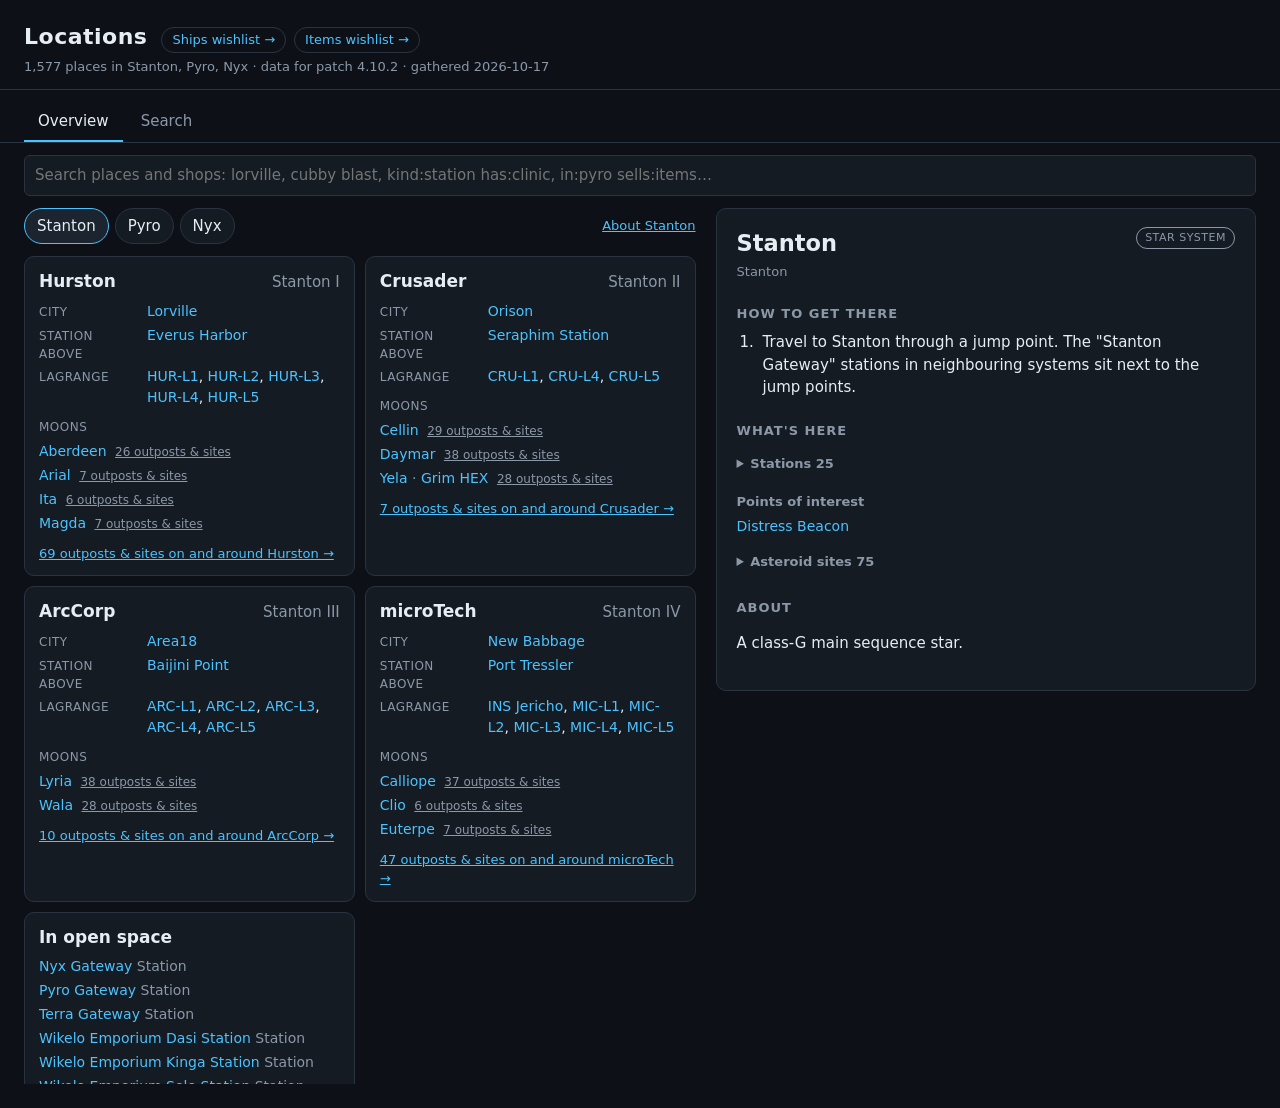
==== index.html @ 6927696c "Deploy star-citizen-notes@78b1e3d" ====
<!doctype html>
<html lang="en">
<head>
  <meta charset="utf-8">
  <meta name="viewport" content="width=device-width, initial-scale=1">
  <title>Locations</title>
  <link rel="stylesheet" href="styles.css">
</head>
<body data-view="overview">
  <header class="top">
    <div>
      <div class="title-row">
        <h1>Locations</h1>
        <nav class="site-links" id="siteLinks" aria-label="Other sites"></nav>
      </div>
      <p class="meta" id="meta"></p>
    </div>
    <div class="total" id="total"></div>
  </header>

  <nav class="scope" id="tabs" aria-label="View"></nav>

  <section class="toolbar">
    <input id="search" type="search" placeholder="Search places and shops: lorville, cubby blast, kind:station has:clinic, in:pyro sells:items…" autocomplete="off" spellcheck="false">
  </section>
  <section class="search-only toolbar filters-row">
    <div class="chips" id="kindChips"></div>
    <div class="fp-flags" id="serviceFilters"></div>
  </section>

  <main class="layout">
    <div class="overview" id="overview"></div>
    <ul class="list search-only" id="list"></ul>
    <article class="detail" id="detail"></article>
  </main>

  <script src="site.js"></script>
  <script src="catalog.data.js"></script>
  <script src="directions.data.js"></script>
  <script src="route.js"></script>
  <script src="app.js"></script>
</body>
</html>
---- styles.css ----
:root {
  --bg: #0d1117;
  --panel: #151b23;
  --panel-2: #1c2430;
  --border: #2a3441;
  --text: #e6edf3;
  --muted: #8b98a8;
  --accent: #4cc2ff;
  --buy: #3fb950;
  --pledge: #d29922;
  --none: #8b98a8;
  --utility: #4cc2ff;
  --combat: #f85149;
  --racing: #bc8cff;
  --other: #8b98a8;
  --star: #f2cc60;
  color-scheme: dark;
}

* { box-sizing: border-box; }

body {
  margin: 0;
  background: var(--bg);
  color: var(--text);
  font: 15px/1.5 system-ui, -apple-system, "Segoe UI", Roboto, sans-serif;
}

a { color: var(--accent); }

.top {
  display: flex;
  justify-content: space-between;
  align-items: flex-end;
  gap: 16px;
  flex-wrap: wrap;
  padding: 20px 24px 12px;
  border-bottom: 1px solid var(--border);
}
.top h1 { margin: 0; font-size: 22px; letter-spacing: 0.5px; }
.title-row { display: flex; align-items: baseline; gap: 14px; flex-wrap: wrap; }
.site-links { display: flex; gap: 8px; }
.site-links a { font-size: 13px; text-decoration: none; border: 1px solid var(--border); border-radius: 999px; padding: 2px 10px; }
.site-links a:hover { border-color: var(--accent); }
.meta { margin: 4px 0 0; color: var(--muted); font-size: 13px; }
.total { text-align: right; }
.total span { display: block; color: var(--muted); font-size: 12px; }
.total strong { font-size: 20px; font-variant-numeric: tabular-nums; }

.toolbar {
  display: flex;
  flex-wrap: wrap;
  gap: 10px;
  align-items: center;
  padding: 12px 24px;
}
.toolbar input, .toolbar select {
  background: var(--panel);
  color: var(--text);
  border: 1px solid var(--border);
  border-radius: 6px;
  padding: 8px 10px;
  font: inherit;
}
.toolbar input { flex: 1 1 260px; min-width: 0; }
.chips { display: flex; gap: 6px; flex-wrap: wrap; }
.chip {
  background: var(--panel);
  color: var(--text);
  border: 1px solid var(--border);
  border-radius: 999px;
  padding: 6px 12px;
  font: inherit;
  cursor: pointer;
}
.chip span { color: var(--muted); font-size: 12px; margin-left: 2px; }
.chip.on { border-color: var(--accent); background: var(--panel-2); }

.scope { display: flex; gap: 4px; padding: 12px 24px 0; border-bottom: 1px solid var(--border); }
.tab {
  background: transparent;
  color: var(--muted);
  border: 0;
  border-bottom: 2px solid transparent;
  border-radius: 0;
  padding: 8px 14px;
  font-size: 15px;
}
.tab span { font-size: 12px; margin-left: 2px; }
.tab.on { color: var(--text); border-bottom-color: var(--accent); }

.layout {
  display: grid;
  grid-template-columns: minmax(280px, 380px) 1fr;
  gap: 16px;
  padding: 0 24px 24px;
  align-items: start;
}

.list { list-style: none; margin: 0; padding: 0 4px 0 0; display: flex; flex-direction: column; gap: 6px; }
/* The list and the detail panel each scroll on their own, so the page never gets taller than the window. */
.list, .detail, .overview {
  position: sticky;
  top: 12px;
  max-height: calc(100vh - 24px);
  overflow-y: auto;
  scrollbar-width: thin;
  scrollbar-color: var(--border) transparent;
}
.row {
  display: flex;
  align-items: center;
  gap: 10px;
  padding: 0 0 0 12px;
  background: var(--panel);
  border: 1px solid var(--border);
  border-radius: 8px;
}
.row:hover { background: var(--panel-2); }
.row.active { border-color: var(--accent); background: var(--panel-2); }
.row.owned { opacity: 0.6; }
.row.owned strong { text-decoration: line-through; text-decoration-color: var(--buy); }
.row-controls { display: flex; align-items: center; gap: 6px; flex: none; }
.star {
  background: transparent;
  border: 0;
  padding: 0 2px;
  font-size: 18px;
  line-height: 1;
  color: var(--muted);
}
.star:hover, .star.on { color: var(--star); }
.row-check { width: 18px; height: 18px; accent-color: var(--buy); cursor: pointer; flex: none; margin: 0; }
.row-link {
  flex: 1;
  min-width: 0;
  display: flex;
  justify-content: space-between;
  gap: 10px;
  padding: 10px 12px 10px 0;
  color: var(--text);
  text-decoration: none;
}
.row-main { display: flex; flex-direction: column; min-width: 0; }
.row-side { display: flex; flex-direction: column; align-items: flex-end; gap: 4px; white-space: nowrap; }
.sub { color: var(--muted); font-size: 13px; }

.tag {
  font-size: 11px;
  text-transform: uppercase;
  letter-spacing: 0.5px;
  padding: 2px 8px;
  border-radius: 999px;
  border: 1px solid currentColor;
}
/* Item categories (All items view). Wishlist groups fall back to the plain tag color. */
.tag[class*="cat-"] { color: var(--other); }
.tag.cat-weapons { color: #f85149; }
.tag.cat-attachments { color: #ff9b6b; }
.tag.cat-armor { color: #4cc2ff; }
.tag.cat-clothing { color: #bc8cff; }
.tag.cat-tools { color: #d29922; }
.tag.cat-medical-food { color: #3fb950; }
.price.rent { color: var(--accent); }
.price.loot, .price.craft, .price.event { color: var(--racing); }
.status-flight-ready { color: var(--buy); }
.status-in-concept { color: var(--none); }
.owned-tag { color: var(--buy); vertical-align: middle; }

.price { font-size: 13px; font-variant-numeric: tabular-nums; }
.price.buy { color: var(--buy); }
.price.pledge { color: var(--pledge); }
.price.none { color: var(--none); }

.detail {
  background: var(--panel);
  border: 1px solid var(--border);
  border-radius: 10px;
  padding: 0 20px 20px;
}
.hero { margin: 0 -20px 16px; aspect-ratio: 16 / 7; background: var(--panel-2); }
.hero img { width: 100%; height: 100%; object-fit: cover; display: block; }
.noimg { height: 100%; display: grid; place-items: center; color: var(--muted); }
.detail-head { display: flex; justify-content: space-between; gap: 12px; flex-wrap: wrap; }
.detail-head h2 { margin: 0; }
.detail-head .sub { margin: 2px 0 0; }
.badges { display: flex; gap: 6px; align-items: flex-start; }
.detail h3 {
  margin: 22px 0 8px;
  font-size: 13px;
  text-transform: uppercase;
  letter-spacing: 1px;
  color: var(--muted);
}
.links { display: flex; gap: 14px; flex-wrap: wrap; }

.kv { margin: 0; display: grid; gap: 4px; }
.kv div { display: grid; grid-template-columns: 120px 1fr; gap: 8px; }
.kv dt { color: var(--muted); }
.kv dd { margin: 0; }

table { width: 100%; border-collapse: collapse; margin-top: 10px; font-size: 14px; }
th, td { text-align: left; padding: 6px 8px; border-bottom: 1px solid var(--border); }
th { color: var(--muted); font-weight: 500; font-size: 12px; }
.num { text-align: right; font-variant-numeric: tabular-nums; white-space: nowrap; }
tr.best td { color: var(--buy); }

.note { color: var(--muted); font-size: 14px; border-left: 3px solid var(--border); padding-left: 10px; }
.muted, .empty { color: var(--muted); }

.stats { margin: 0; display: grid; grid-template-columns: repeat(auto-fill, minmax(130px, 1fr)); gap: 8px; }
.stat { background: var(--panel-2); border-radius: 6px; padding: 8px 10px; }
.stat dt { color: var(--muted); font-size: 12px; }
.stat dd { margin: 0; font-size: 16px; font-variant-numeric: tabular-nums; }
.stat small { color: var(--muted); }

/* ── Filters ───────────────────────────────── */
.filters-toggle { padding: 8px 12px; font-size: 14px; }
.filters-toggle.on { border-color: var(--accent); }
.filters-toggle .count {
  display: inline-block;
  min-width: 18px;
  margin-left: 4px;
  padding: 0 5px;
  border-radius: 999px;
  background: var(--accent);
  color: #111;
  font-size: 12px;
}
.filter-panel {
  margin: 0 24px 12px;
  padding: 14px 16px;
  background: var(--panel);
  border: 1px solid var(--border);
  border-radius: 10px;
  display: grid;
  gap: 14px;
}
.filter-panel[hidden] { display: none; }
.filter-panel select, .filter-panel input[inputmode] {
  background: var(--panel-2);
  color: var(--text);
  border: 1px solid var(--border);
  border-radius: 6px;
  padding: 6px 8px;
  font: inherit;
  font-size: 14px;
  min-width: 0;
}
.fp-selects { display: grid; grid-template-columns: repeat(auto-fill, minmax(170px, 1fr)); gap: 10px; }
.fp-selects label { display: flex; flex-direction: column; gap: 4px; font-size: 12px; color: var(--muted); }
.fp-flags { display: flex; flex-wrap: wrap; gap: 6px 16px; font-size: 14px; }
.fp-flag { display: inline-flex; align-items: center; gap: 6px; cursor: pointer; }
.fp-flag input { accent-color: var(--accent); margin: 0; }
.fp-ranges { display: grid; grid-template-columns: repeat(auto-fill, minmax(250px, 1fr)); gap: 8px 18px; }
.fp-range { display: grid; grid-template-columns: 1fr 76px auto 76px; align-items: center; gap: 6px; font-size: 14px; }
.fp-range small { color: var(--muted); }
.fp-range em { color: var(--muted); font-style: normal; }
.fp-help { font-size: 13px; color: var(--muted); }
.fp-help summary { cursor: pointer; color: var(--text); }
.fp-help p { margin: 8px 0; }
.fp-syntax { margin: 6px 0; font-size: 13px; }
.fp-syntax td { vertical-align: top; line-height: 1.9; }
.fp-syntax td:first-child { white-space: nowrap; }
.fp-example { margin: 2px 0; font-size: 12px; padding: 4px 10px; }
.active-filters { display: flex; flex-wrap: wrap; gap: 6px; padding: 0 24px; }
.active-filters:not(:empty) { margin-bottom: 12px; }
.filter-chip {
  background: var(--panel-2);
  color: var(--text);
  border: 1px solid var(--accent);
  border-radius: 999px;
  padding: 3px 10px;
  font-size: 13px;
}
.filter-chip span { color: var(--muted); margin-left: 4px; }
.filter-chip.free { border-color: var(--border); }
.filter-chip.neg { border-color: var(--combat); }
.filter-chip.clear { background: transparent; border-color: var(--border); color: var(--muted); }
.row-stats { color: var(--accent); font-size: 12px; font-variant-numeric: tabular-nums; }

/* ── Purchases ─────────────────────────────── */
.pending {
  display: flex;
  flex-wrap: wrap;
  align-items: center;
  gap: 8px 16px;
  margin: 12px 24px 0;
  padding: 10px 14px;
  border: 1px solid var(--pledge);
  border-radius: 8px;
  background: rgba(210, 153, 34, 0.08);
  font-size: 14px;
}
.pending[hidden] { display: none; }
.pending-actions { display: flex; gap: 8px; }
.pending-msg { color: var(--muted); }
button {
  font: inherit;
  font-size: 13px;
  padding: 6px 12px;
  border-radius: 6px;
  border: 1px solid var(--pledge);
  background: var(--pledge);
  color: #111;
  cursor: pointer;
}
button.ghost { background: transparent; color: var(--text); border-color: var(--border); }

.toggles { display: flex; flex-wrap: wrap; gap: 8px; margin: 12px 0 4px; }
.wish-toggle {
  display: inline-flex;
  align-items: center;
  gap: 8px;
  padding: 6px 12px;
  border: 1px solid var(--border);
  border-radius: 999px;
  background: transparent;
  color: var(--text);
  font-size: 15px;
}
button.wish-toggle:hover { border-color: var(--star); }
.wish-toggle.on { border-color: var(--star); }
.wish-toggle select {
  background: var(--panel-2);
  color: var(--text);
  border: 1px solid var(--border);
  border-radius: 6px;
  padding: 2px 6px;
  font: inherit;
  font-size: 14px;
}
.purchase-toggle {
  display: inline-flex;
  align-items: center;
  gap: 8px;
  padding: 6px 12px;
  border: 1px solid var(--border);
  border-radius: 999px;
  cursor: pointer;
  user-select: none;
}
.purchase-toggle input { accent-color: var(--buy); width: 16px; height: 16px; margin: 0; }
.purchase-toggle.on { border-color: var(--buy); color: var(--buy); }
.purchase-toggle small { color: var(--muted); margin-left: 4px; }

/* ── Things to know ────────────────────────── */
.ttk { list-style: none; margin: 0; padding: 0; display: flex; flex-direction: column; gap: 6px; }
.ttk li {
  display: flex;
  gap: 10px;
  align-items: flex-start;
  padding: 8px 12px;
  border-radius: 6px;
  border-left: 3px solid;
  font-size: 14px;
}
.ttk-warn { border-color: var(--pledge) !important; background: rgba(210, 153, 34, 0.10); }
.ttk-info { border-color: var(--accent) !important; background: rgba(76, 194, 255, 0.07); }
.ttk-icon {
  flex: none;
  width: 18px;
  height: 18px;
  margin-top: 1px;
  border-radius: 50%;
  display: grid;
  place-items: center;
  font-size: 12px;
  font-weight: 700;
  color: #111;
}
.ttk-warn .ttk-icon { background: var(--pledge); }
.ttk-info .ttk-icon { background: var(--accent); }


@media print {
  body { background: #fff; color: #000; }
  .top, .pending, .toggles { display: none; }
}

@media (max-width: 800px) {
  .pending { margin-left: 16px; margin-right: 16px; }
  .top, .scope, .toolbar, .layout, .active-filters { padding-left: 16px; padding-right: 16px; }
  .filter-panel { margin-left: 16px; margin-right: 16px; }
  .fp-syntax td:first-child { white-space: normal; }
  .layout { grid-template-columns: 1fr; }
  .list, .overview { position: static; max-height: 60vh; }
  .detail { position: static; max-height: none; overflow: visible; }
  .total { text-align: left; }
}

/* ── Locations ─────────────────────────────── */
body[data-view="overview"] .search-only { display: none; }
body[data-view="search"] .overview { display: none; }
body[data-view="overview"] .layout { grid-template-columns: minmax(0, 1.25fr) minmax(0, 1fr); }
.filters-row { padding-top: 0; gap: 10px 18px; }
.overview { padding-right: 4px; }
.ov-systems { display: flex; gap: 6px; align-items: center; flex-wrap: wrap; margin-bottom: 12px; }
.ov-sys-link { margin-left: auto; font-size: 13px; }
.ov-grid { display: grid; grid-template-columns: repeat(auto-fill, minmax(280px, 1fr)); gap: 10px; }
.ov-card { background: var(--panel); border: 1px solid var(--border); border-radius: 10px; padding: 12px 14px; }
.ov-card header { display: flex; align-items: baseline; justify-content: space-between; gap: 8px; margin-bottom: 6px; }
.ov-card h3 { margin: 0; font-size: 17px; }
.ov-card h3 a { color: var(--text); text-decoration: none; }
.ov { margin: 0; display: grid; gap: 3px; font-size: 14px; }
.ov-row { display: grid; grid-template-columns: 100px 1fr; gap: 8px; }
.ov dt, .ov-label { color: var(--muted); font-size: 12px; text-transform: uppercase; letter-spacing: 0.5px; padding-top: 2px; }
.ov dd { margin: 0; }
.ov-moons { margin-top: 8px; font-size: 14px; }
.ov-moons ul, .ov-list { list-style: none; margin: 4px 0 0; padding: 0; display: grid; gap: 3px; font-size: 14px; }
.ov-hubs { color: var(--muted); }
.ov-count { color: var(--muted); font-size: 12px; margin-left: 4px; }
.ov-more { margin: 10px 0 0; font-size: 13px; }
.place-link { text-decoration: none; }
.place-link:hover { text-decoration: underline; }
.hero-spacer { height: 18px; }
.crumbs a { color: var(--muted); }
.route { margin: 0; padding-left: 22px; display: grid; gap: 6px; }
.route li { padding-left: 4px; }
.route li.curated::marker { color: var(--star); }
.hand { font-size: 11px; color: var(--star); border: 1px solid currentColor; border-radius: 999px; padding: 0 6px; margin-left: 4px; white-space: nowrap; }
.chips-static { display: flex; flex-wrap: wrap; gap: 6px; margin-bottom: 10px; }
.chip-static { font-size: 13px; padding: 2px 10px; border-radius: 999px; background: var(--panel-2); border: 1px solid var(--border); }
.chip-static.flag { border-color: var(--pledge); }
.chip-static.amenity { color: var(--muted); }
.detail h4 { margin: 14px 0 4px; font-size: 13px; color: var(--muted); font-weight: 600; }
.cols { list-style: none; margin: 0; padding: 0; columns: 2 200px; column-gap: 18px; font-size: 14px; }
.cols li { break-inside: avoid; padding: 1px 0; }
.contents summary { cursor: pointer; margin: 14px 0 4px; font-size: 13px; color: var(--muted); font-weight: 600; }
.district { margin: 6px 0 10px; }
.shops { list-style: none; margin: 2px 0 0; padding: 0; display: grid; gap: 2px; font-size: 14px; }
.desc { white-space: pre-line; }
.tag.kind-city { color: #f2cc60; }
.tag.kind-station { color: #4cc2ff; }
.tag.kind-planet, .tag.kind-moon { color: #bc8cff; }
.tag.kind-shop { color: #3fb950; }
.tag.kind-outpost { color: #d29922; }
.tag.kind-asteroid, .tag.kind-poi, .tag.kind-comm, .tag.kind-jump, .tag.kind-system { color: var(--muted); }
@media (max-width: 800px) {
  body[data-view="overview"] .layout { grid-template-columns: 1fr; }
}
.filters-row .fp-flag { white-space: nowrap; }
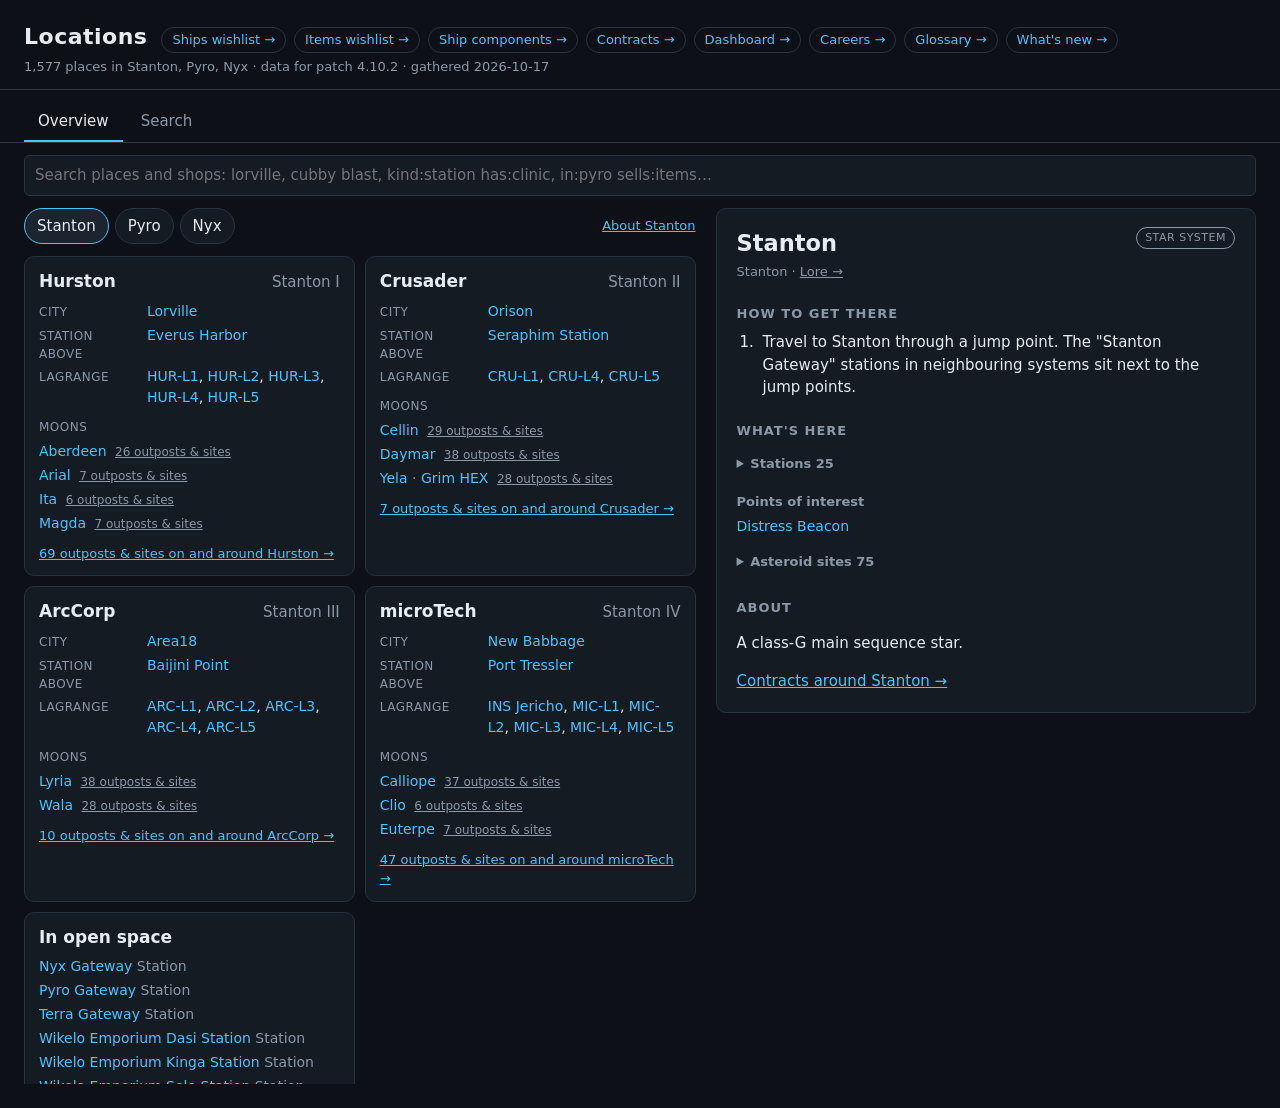
==== commit aed6992c: "Deploy star-citizen-notes@76025f4" ====
--- a/index.html
+++ b/index.html
@@ -35,6 +35,7 @@
   </main>
 
   <script src="site.js"></script>
+  <script>/* "What's new" dot: loads whatsnew.js from the changelog app linked in site.js. */(function () { var l = ((window.SITE || {}).links || []).filter(function (x) { return x.id === "changelog"; })[0]; if (!l) return; var s = document.createElement("script"); s.src = l.href.replace(/index\.html$/, "") + "whatsnew.js"; s.async = true; document.head.appendChild(s); })();</script>
   <script src="catalog.data.js"></script>
   <script src="directions.data.js"></script>
   <script src="route.js"></script>
--- a/styles.css
+++ b/styles.css
@@ -39,7 +39,7 @@
 }
 .top h1 { margin: 0; font-size: 22px; letter-spacing: 0.5px; }
 .title-row { display: flex; align-items: baseline; gap: 14px; flex-wrap: wrap; }
-.site-links { display: flex; gap: 8px; }
+.site-links { display: flex; flex-wrap: wrap; gap: 8px; }
 .site-links a { font-size: 13px; text-decoration: none; border: 1px solid var(--border); border-radius: 999px; padding: 2px 10px; }
 .site-links a:hover { border-color: var(--accent); }
 .meta { margin: 4px 0 0; color: var(--muted); font-size: 13px; }
@@ -440,3 +440,7 @@
   body[data-view="overview"] .layout { grid-template-columns: 1fr; }
 }
 .filters-row .fp-flag { white-space: nowrap; }
+
+/* Names that link to the glossary: quiet until hovered. */
+a.lookup { color: inherit; text-decoration: underline dotted; text-underline-offset: 3px; }
+a.lookup:hover { color: var(--accent); }
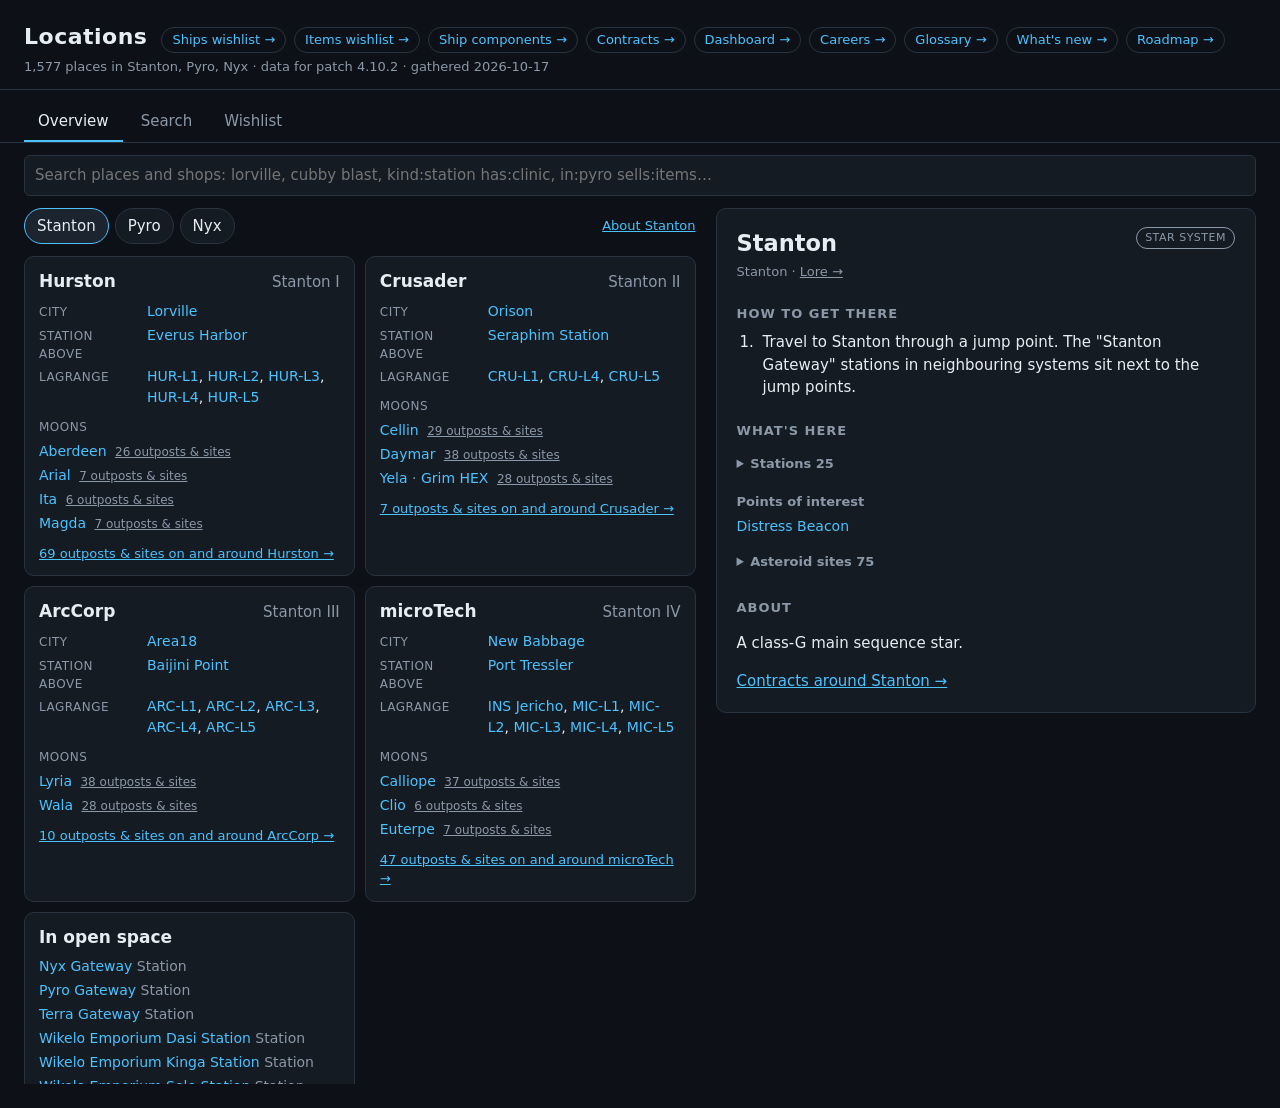
==== commit 1903cfbd: "Deploy star-citizen-notes@7937f00" ====
--- a/index.html
+++ b/index.html
@@ -30,6 +30,7 @@
 
   <main class="layout">
     <div class="overview" id="overview"></div>
+    <div class="wish-view" id="wishView"></div>
     <ul class="list search-only" id="list"></ul>
     <article class="detail" id="detail"></article>
   </main>
@@ -39,6 +40,7 @@
   <script src="catalog.data.js"></script>
   <script src="directions.data.js"></script>
   <script src="route.js"></script>
+  <script src="wishlist.js"></script>
   <script src="app.js"></script>
 </body>
 </html>
--- a/styles.css
+++ b/styles.css
@@ -99,7 +99,7 @@
 
 .list { list-style: none; margin: 0; padding: 0 4px 0 0; display: flex; flex-direction: column; gap: 6px; }
 /* The list and the detail panel each scroll on their own, so the page never gets taller than the window. */
-.list, .detail, .overview {
+.list, .detail, .overview, .wish-view {
   position: sticky;
   top: 12px;
   max-height: calc(100vh - 24px);
@@ -392,6 +392,9 @@
 /* ── Locations ─────────────────────────────── */
 body[data-view="overview"] .search-only { display: none; }
 body[data-view="search"] .overview { display: none; }
+body[data-view="wishlist"] .search-only, body[data-view="wishlist"] .overview { display: none; }
+body:not([data-view="wishlist"]) .wish-view { display: none; }
+body[data-view="wishlist"] .layout { grid-template-columns: minmax(0, 1.25fr) minmax(0, 1fr); }
 body[data-view="overview"] .layout { grid-template-columns: minmax(0, 1.25fr) minmax(0, 1fr); }
 .filters-row { padding-top: 0; gap: 10px 18px; }
 .overview { padding-right: 4px; }
@@ -437,10 +440,32 @@
 .tag.kind-outpost { color: #d29922; }
 .tag.kind-asteroid, .tag.kind-poi, .tag.kind-comm, .tag.kind-jump, .tag.kind-system { color: var(--muted); }
 @media (max-width: 800px) {
-  body[data-view="overview"] .layout { grid-template-columns: 1fr; }
+  body[data-view="overview"] .layout, body[data-view="wishlist"] .layout { grid-template-columns: 1fr; }
+  .wish-view { position: static; max-height: none; overflow: visible; }
 }
 .filters-row .fp-flag { white-space: nowrap; }
 
 /* Names that link to the glossary: quiet until hovered. */
 a.lookup { color: inherit; text-decoration: underline dotted; text-underline-offset: 3px; }
 a.lookup:hover { color: var(--accent); }
+
+/* Wishlist tab: everything on my wishlists, with the shops that sell it. */
+.wish-view { padding-right: 4px; }
+.wl-controls { display: flex; flex-wrap: wrap; gap: 10px 18px; align-items: center; margin-bottom: 10px; }
+.wl-summary { margin: 0 0 12px; color: var(--muted); font-size: 14px; }
+.wl-section { margin-bottom: 16px; }
+.wl-section h3 { margin: 6px 0 8px; font-size: 16px; }
+.wl-list { list-style: none; margin: 0; padding: 0; display: grid; gap: 6px; }
+.wl-row { background: var(--panel); border: 1px solid var(--border); border-radius: 8px; padding: 8px 12px; }
+.wl-head { display: flex; align-items: baseline; gap: 8px; flex-wrap: wrap; }
+.wl-head strong a { color: var(--text); text-decoration: none; }
+.wl-head strong a:hover { text-decoration: underline; }
+.wl-group { font-size: 12px; color: var(--muted); border: 1px solid var(--border); border-radius: 999px; padding: 0 8px; }
+.wl-cost { margin-left: auto; font-variant-numeric: tabular-nums; white-space: nowrap; }
+.wl-cost small { color: var(--muted); }
+.wl-shops { list-style: none; margin: 4px 0 0; padding: 0; display: grid; gap: 2px; font-size: 14px; }
+.wl-price { color: var(--muted); font-variant-numeric: tabular-nums; }
+.wl-best { font-size: 11px; color: var(--buy); border: 1px solid currentColor; border-radius: 999px; padding: 0 6px; }
+.wl-why { margin: 4px 0 0; font-size: 14px; color: var(--muted); }
+.wl-more summary { cursor: pointer; font-size: 13px; color: var(--muted); margin-top: 2px; }
+.wl-hub .sub { margin: 0 0 6px; font-size: 13px; color: var(--muted); }
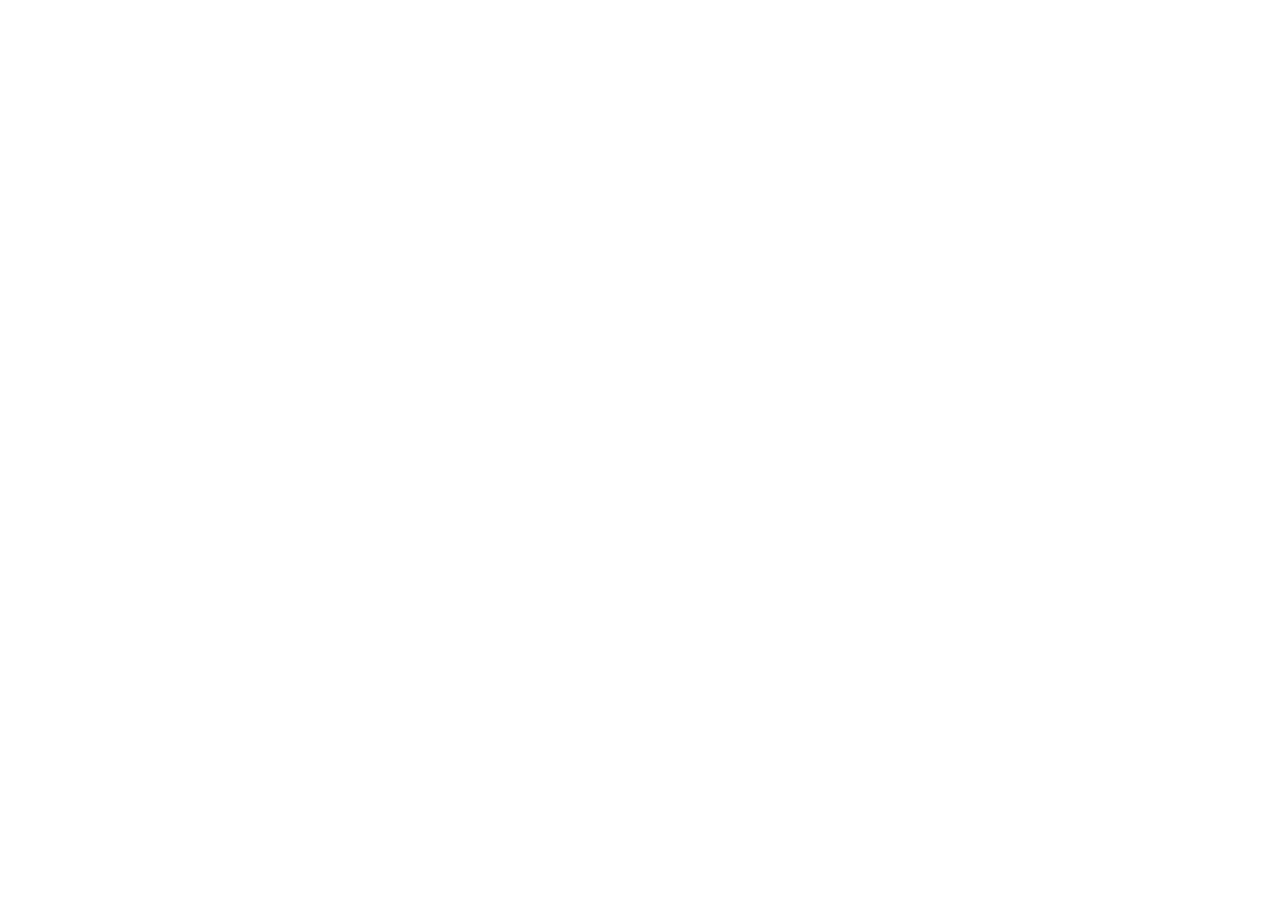
==== commit 604bd74b: "Redirect to https://star-citizen.john-clinton-rogers.workers.dev/locations/" ====
--- a/index.html
+++ b/index.html
@@ -3,44 +3,125 @@
 <head>
   <meta charset="utf-8">
   <meta name="viewport" content="width=device-width, initial-scale=1">
-  <title>Locations</title>
-  <link rel="stylesheet" href="styles.css">
+  <meta name="referrer" content="origin">
+  <meta name="robots" content="noindex">
+  <title>Locations has moved</title>
+  <link rel="canonical" href="https://star-citizen.john-clinton-rogers.workers.dev/locations/">
+  <noscript><meta http-equiv="refresh" content="0; url=https://star-citizen.john-clinton-rogers.workers.dev/locations/"></noscript>
+  <style>body{font:16px/1.5 system-ui,sans-serif;max-width:40rem;margin:3rem auto;padding:0 16px;color:#e6edf3;background:#0d1117}a{color:#4cc2ff}</style>
 </head>
-<body data-view="overview">
-  <header class="top">
-    <div>
-      <div class="title-row">
-        <h1>Locations</h1>
-        <nav class="site-links" id="siteLinks" aria-label="Other sites"></nav>
-      </div>
-      <p class="meta" id="meta"></p>
-    </div>
-    <div class="total" id="total"></div>
-  </header>
+<body>
+  <h1>Locations has moved</h1>
+  <p>All the Star Citizen tools are now on one site. Taking you to <a id="to" href="https://star-citizen.john-clinton-rogers.workers.dev/locations/">the new address</a>…</p>
+  <div id="big" hidden>
+    <p>Your saved data is too big to bring over by link. <a id="download" download="star-citizen-saved-data.json" href="#">Download a copy</a>, then <a href="https://star-citizen.john-clinton-rogers.workers.dev/locations/">continue to the new site</a>.</p>
+  </div>
+  <p><a href="?sc-move=1">Bring my saved data again</a></p>
+  <script>
+// The old GitHub Pages sites' redirect page (hosting-migration, D-045, D-046). Each of the ten repos
+// serves this script, inlined into its index.html and 404.html by publish-redirects.ts, so every
+// old address (deep links too) lands on the same view on the new site.
+// The first time, it also carries the browser's saved data (every "sc-" key) to /moved, in the
+// part of the address after #, which never reaches a server. The old copy is never deleted.
+// "?sc-move=1" sends the data again.
+// Plain JavaScript, like the legacy apps: no build step. Tested in redirect.test.ts.
+((win) => {
+  const SITE = "https://star-citizen.john-clinton-rogers.workers.dev";
+  const PATHS = {"ships":"/ships/","items":"/items/","ship-components":"/components/","dashboard":"/dashboard/","contracts":"/contracts/","careers":"/careers/","locations":"/locations/","glossary":"/glossary/","changelog":"/changelog/","roadmap":"/roadmap/"}; // old repo name ("ship-components") -> new path ("/components/")
+  const MARK = "sc-moved";
+  const AGAIN = "sc-move";
+  const LIMIT = 1_500_000; // characters of encoded data: well under browsers' address limits
 
-  <nav class="scope" id="tabs" aria-label="View"></nav>
+  /** The new site's path for an old address, keeping the page, query and #. */
+  const newPath = (pathname, search, hash) => {
+    const m = /^\/star-citizen-([a-z-]+)(\/.*)?$/.exec(pathname);
+    const base = m && PATHS[m[1]];
+    if (!base) return "/";
+    let rest = (m[2] || "/").slice(1);
+    if (rest === "index.html") rest = "";
+    const query = search
+      .replace(/^\?/, "")
+      .split("&")
+      .filter((p) => p && p.split("=")[0] !== AGAIN)
+      .join("&");
+    return `${base}${rest}${query ? `?${query}` : ""}${hash}`;
+  };
 
-  <section class="toolbar">
-    <input id="search" type="search" placeholder="Search places and shops: lorville, cubby blast, kind:station has:clinic, in:pyro sells:items…" autocomplete="off" spellcheck="false">
-  </section>
-  <section class="search-only toolbar filters-row">
-    <div class="chips" id="kindChips"></div>
-    <div class="fp-flags" id="serviceFilters"></div>
-  </section>
+  const savedData = (storage) => {
+    const data = {};
+    let count = 0;
+    for (let i = 0; i < storage.length; i++) {
+      const key = storage.key(i);
+      if (key?.startsWith("sc-") && key !== MARK) {
+        data[key] = storage.getItem(key);
+        count++;
+      }
+    }
+    return count ? data : null;
+  };
 
-  <main class="layout">
-    <div class="overview" id="overview"></div>
-    <div class="wish-view" id="wishView"></div>
-    <ul class="list search-only" id="list"></ul>
-    <article class="detail" id="detail"></article>
-  </main>
+  const encode = (data) => {
+    const bytes = new TextEncoder().encode(JSON.stringify(data));
+    let binary = "";
+    for (const b of bytes) binary += String.fromCharCode(b);
+    return btoa(binary).replace(/\+/g, "-").replace(/\//g, "_").replace(/=+$/, "");
+  };
 
-  <script src="site.js"></script>
-  <script>/* "What's new" dot: loads whatsnew.js from the changelog app linked in site.js. */(function () { var l = ((window.SITE || {}).links || []).filter(function (x) { return x.id === "changelog"; })[0]; if (!l) return; var s = document.createElement("script"); s.src = l.href.replace(/index\.html$/, "") + "whatsnew.js"; s.async = true; document.head.appendChild(s); })();</script>
-  <script src="catalog.data.js"></script>
-  <script src="directions.data.js"></script>
-  <script src="route.js"></script>
-  <script src="wishlist.js"></script>
-  <script src="app.js"></script>
+  /** Where to send this visit: { url }, { url, carried }, or { tooBig, url, data }. */
+  const plan = (location, storage) => {
+    const path = newPath(location.pathname, location.search, location.hash);
+    const again = new RegExp(`(^|[?&])${AGAIN}=`).test(location.search);
+    let data = null;
+    try {
+      if (again || !storage.getItem(MARK)) data = savedData(storage);
+    } catch {
+      data = null; // storage blocked: just redirect
+    }
+    if (!data) return { url: SITE + path };
+    const encoded = encode(data);
+    if (encoded.length > LIMIT) return { tooBig: true, url: SITE + path, data };
+    return { url: `${SITE}/moved#data=${encoded}&to=${encodeURIComponent(path)}`, carried: true };
+  };
+
+  const show = (doc, p) => {
+    const link = doc.getElementById("to");
+    if (link) link.href = p.url;
+    if (!p.tooBig) return;
+    const box = doc.getElementById("big");
+    const download = doc.getElementById("download");
+    if (box) box.hidden = false;
+    if (download) {
+      download.href = `data:application/json;charset=utf-8,${encodeURIComponent(JSON.stringify(p.data))}`;
+    }
+  };
+
+  const run = (w) => {
+    let storage = null;
+    try {
+      storage = w.localStorage;
+    } catch {
+      storage = null;
+    }
+    const p = storage
+      ? plan(w.location, storage)
+      : { url: SITE + newPath(w.location.pathname, w.location.search, w.location.hash) };
+    show(w.document, p);
+    if (p.tooBig) return p;
+    if (p.carried) {
+      try {
+        storage.setItem(MARK, new Date().toISOString());
+      } catch {
+        // fine: it offers to carry the data again next time
+      }
+    }
+    w.location.replace(p.url);
+    return p;
+  };
+
+  win.ScRedirect = { newPath, plan, run };
+  if (!win.ScRedirectTest) run(win);
+})(window);
+
+  </script>
 </body>
 </html>
